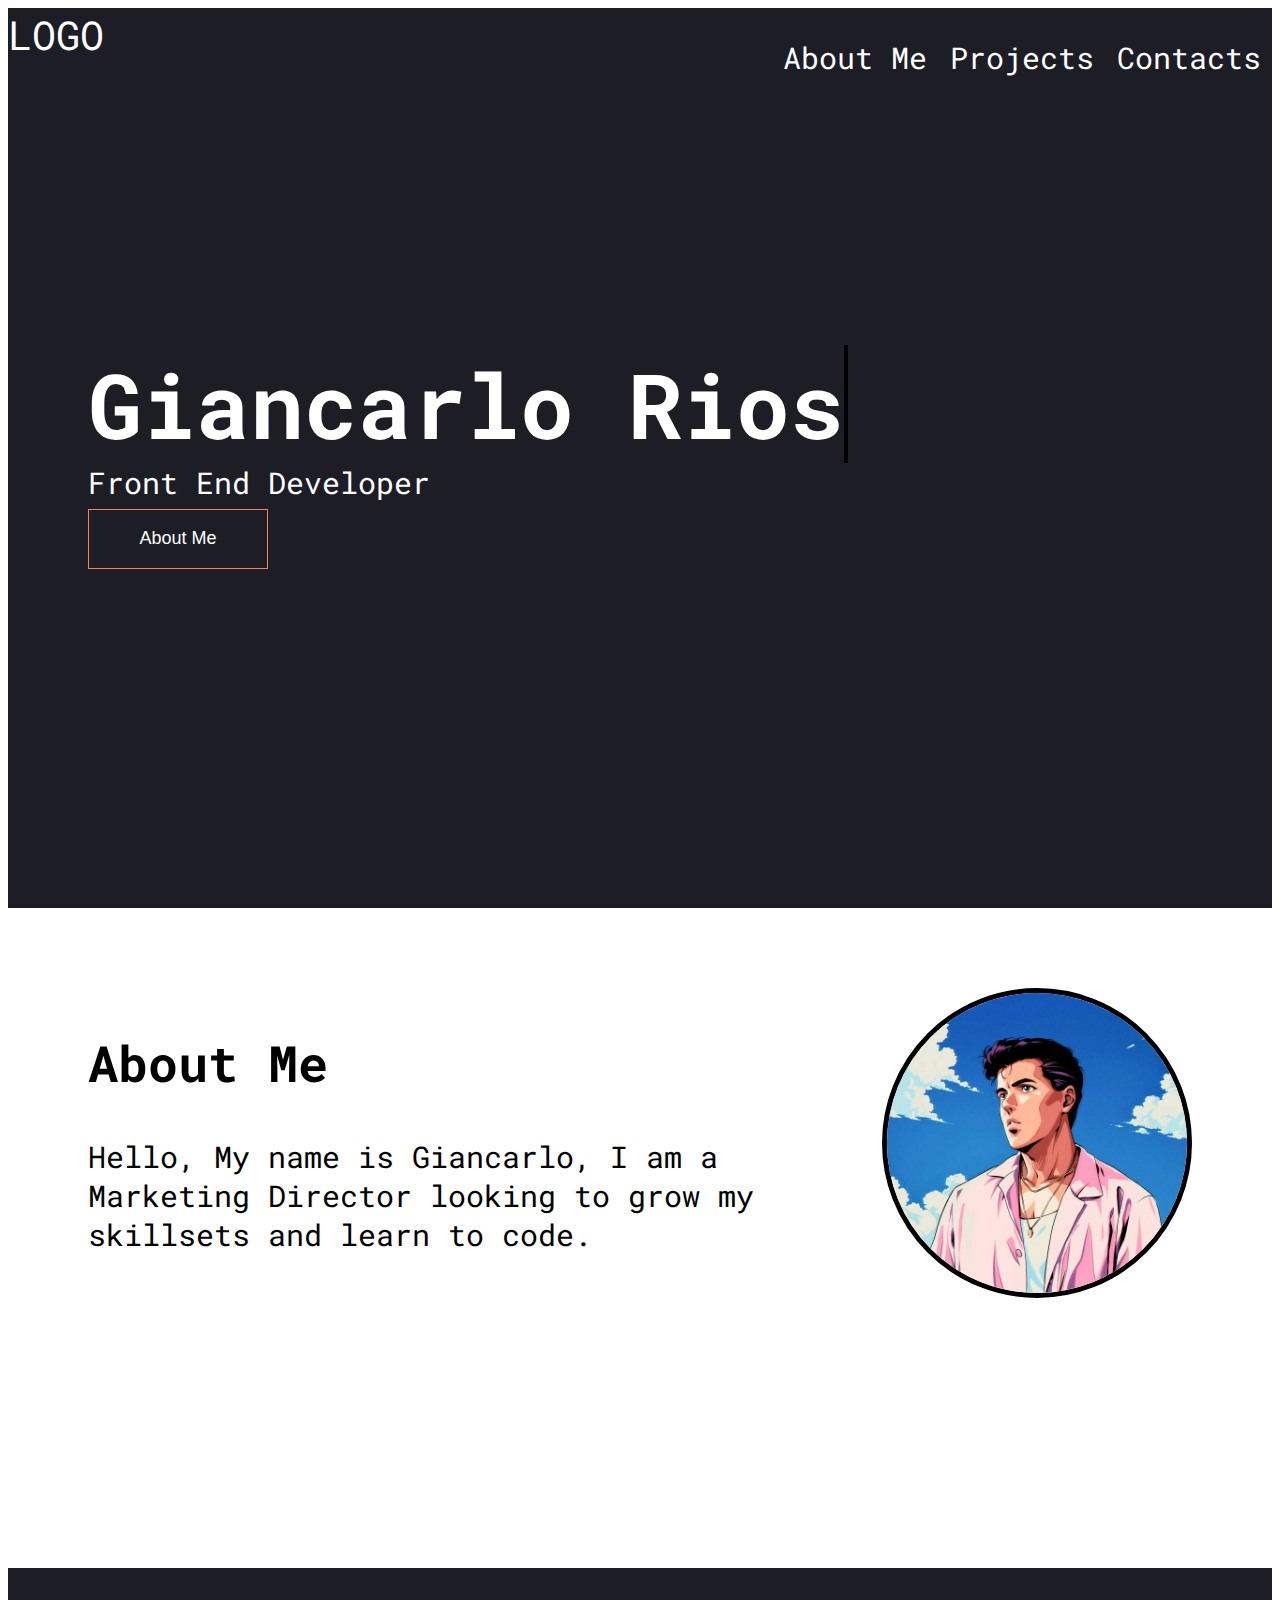
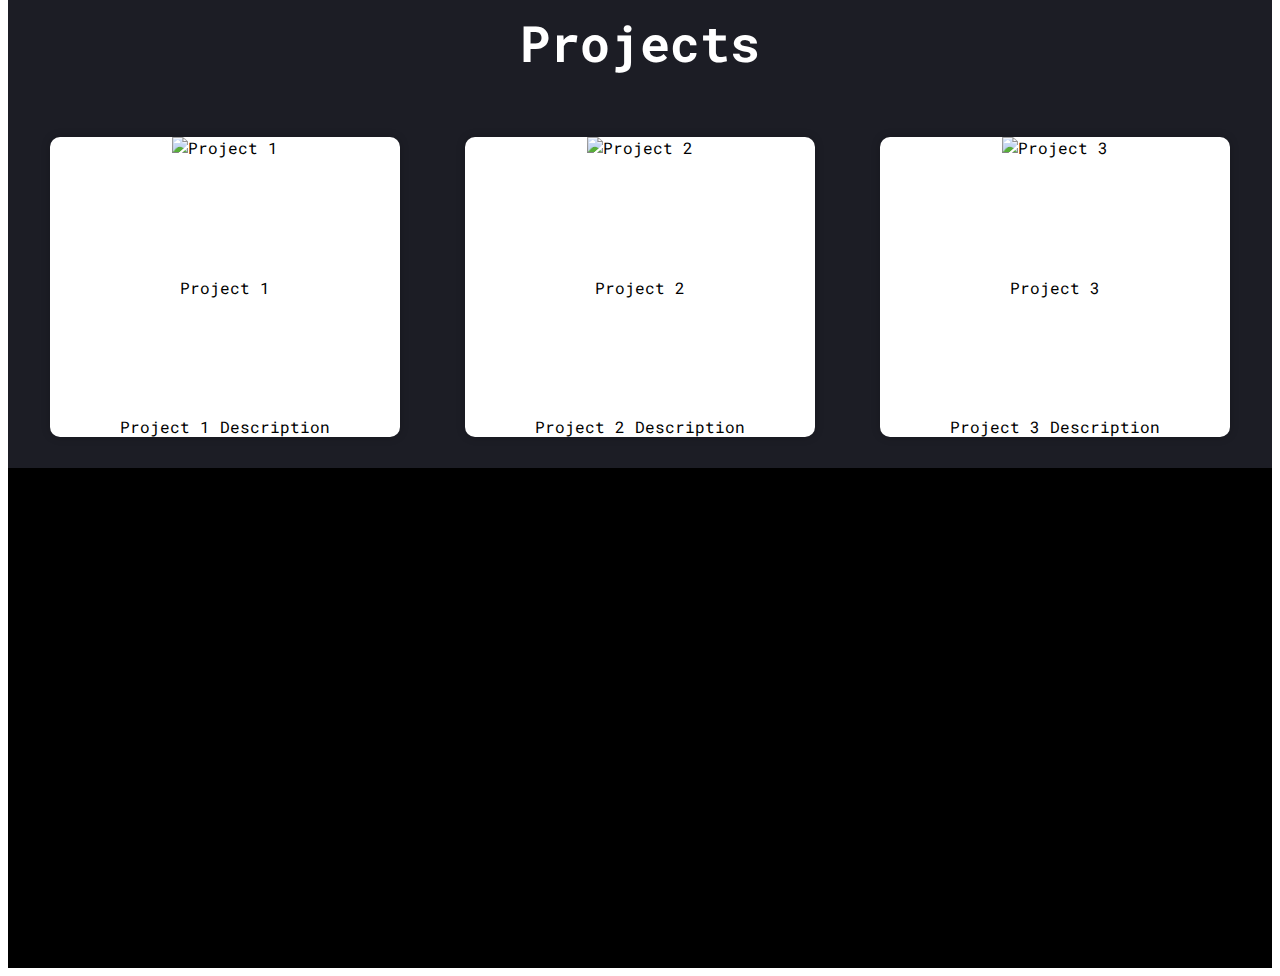
==== index.html @ c5796402 "new file:   .DS_Store new file:   style.css renamed:    src/app.js -> app.js renamed:    src/images/" ====
<!DOCTYPE html>

<html>
  <head>
    <title>Portfolio</title>
    <link rel="stylesheet" href="styles.css">
    <link rel="preconnect" href="https://fonts.googleapis.com">
<link rel="preconnect" href="https://fonts.gstatic.com" crossorigin>
<link href="https://fonts.googleapis.com/css2?family=Roboto+Mono:wght@300;400;600;700&display=swap" rel="stylesheet">
  </head>
  <body>
    <section class="hero">
      <nav>
        <div>LOGO</div>
        <ul>
          <li><a href="">About Me</a></li>
          <li><a href="">Projects</a></li>
          <li><a href="">Contacts</a></li>
        </ul>
      </nav>
      <div class="hero-area">
        <div class="hero-text">
          <div class="typewriter">
          <h1 class="type-text">Giancarlo Rios</h1>
          </div>
          <p>Front End Developer</p>
          <div class="container">
            <div class="center">
              <button class="btn">
                <span>About Me</span>
                  <svg width="180px" height="60px" viewBox="0 0 180 60" class="border">
                      <polyline points="179,1 179,59 1,59 1,1 179,1" class="bg-line" />
                      <polyline points="179,1 179,59 1,59 1,1 179,1" class="hl-line" />
                  </svg>
              </button>
            </div>
          </div>
       </div>
       <div class="socials">
          <div><a href="https://twitter.com/GianTheRios" class="social">
              <svg xmlns="http://www.w3.org/2000/svg" fill="#ffffff" width="24" height="24" viewBox="0 0 24 24"><path d="M24 4.557c-.883.392-1.832.656-2.828.775 1.017-.609 1.798-1.574 2.165-2.724-.951.564-2.005.974-3.127 1.195-.897-.957-2.178-1.555-3.594-1.555-3.179 0-5.515 2.966-4.797 6.045-4.091-.205-7.719-2.165-10.148-5.144-1.29 2.213-.669 5.108 1.523 6.574-.806-.026-1.566-.247-2.229-.616-.054 2.281 1.581 4.415 3.949 4.89-.693.188-1.452.232-2.224.084.626 1.956 2.444 3.379 4.6 3.419-2.07 1.623-4.678 2.348-7.29 2.04 2.179 1.397 4.768 2.212 7.548 2.212 9.142 0 14.307-7.721 13.995-14.646.962-.695 1.797-1.562 2.457-2.549z"/></svg>
          </a></div>
          <div><a href="https://github.com/GianTheRios" class="social">
              <svg xmlns="http://www.w3.org/2000/svg" fill="#ffffff" width="24" height="24" viewBox="0 0 24 24"><path d="M12 0c-6.626 0-12 5.373-12 12 0 5.302 3.438 9.8 8.207 11.387.599.111.793-.261.793-.577v-2.234c-3.338.726-4.033-1.416-4.033-1.416-.546-1.387-1.333-1.756-1.333-1.756-1.089-.745.083-.729.083-.729 1.205.084 1.839 1.237 1.839 1.237 1.07 1.834 2.807 1.304 3.492.997.107-.775.418-1.305.762-1.604-2.665-.305-5.467-1.334-5.467-5.931 0-1.311.469-2.381 1.236-3.221-.124-.303-.535-1.524.117-3.176 0 0 1.008-.322 3.301 1.23.957-.266 1.983-.399 3.003-.404 1.02.005 2.047.138 3.006.404 2.291-1.552 3.297-1.23 3.297-1.23.653 1.653.242 2.874.118 3.176.77.84 1.235 1.911 1.235 3.221 0 4.609-2.807 5.624-5.479 5.921.43.372.823 1.102.823 2.222v3.293c0 .319.192.694.801.576 4.765-1.589 8.199-6.086 8.199-11.386 0-6.627-5.373-12-12-12z"/></svg>
          </a></div>
          <div><a href="https://www.linkedin.com/in/giancarlo-rios-4b4883123/" class="social">
              <svg xmlns="http://www.w3.org/2000/svg" fill ="#ffffff" width="24" height="24" viewBox="0 0 24 24"><path d="M4.98 3.5c0 1.381-1.11 2.5-2.48 2.5s-2.48-1.119-2.48-2.5c0-1.38 1.11-2.5 2.48-2.5s2.48 1.12 2.48 2.5zm.02 4.5h-5v16h5v-16zm7.982 0h-4.968v16h4.969v-8.399c0-4.67 6.029-5.052 6.029 0v8.399h4.988v-10.131c0-7.88-8.922-7.593-11.018-3.714v-2.155z"/></svg>
          </a></div>
       </div>
    </div>

    </section>
    <section class="sub-section">
        <div class="information">
            <h2>About Me</h2>
            <p>Hello, My name is Giancarlo, I am a Marketing Director looking to grow my skillsets and learn to code.</p>
        </div>
        <img class="headshot" src="/images/ruto_2.png" alt="Giancarlo Rios Headshot">
    </section>
    <section class="proj-section">
        <div class="projects">
            <div class="proj-title"><h2>Projects</h2></div>
            <div class="proj-container">
                <div class="proj-card">
                    <img src="/images/Project_1.png" alt="Project 1">
                    <div>Project 1</div>
                    <div>Project 1 Description</div>
                </div>
                <div class="proj-card">
                    <img src="/images/Project_2.png" alt="Project 2">
                    <div>Project 2</div>
                    <div>Project 2 Description</div>
                </div>
                <div class="proj-card">
                    <img src="/images/Project_3.png" alt="Project 3">
                    <div>Project 3</div>
                    <div>Project 3 Description</div>
                </div>
            </div>
        </div>
    </section>
    <footer></footer>
    
    <script src="app.js"></script>
  </body>
</html>
---- styles.css ----
body {
  font-family: 'Roboto Mono', monospace, sans-serif;
}

section {
  height: 500px;
  background-color: white;
  border: solid black px;
}

.hero {
  background-color: #1c1d25;
  height: 100vh;
  color: white;
  font-size: 40px;
}

.typewriter, .typed-text {
  font-family: 'Roboto Mono', monospace, sans-serif;
  overflow: hidden;
  border-right: .1em solid black;
  white-space: nowrap;
  margin: 0 auto;
  animation: typing 2s steps(22, end), blink-caret 1s step-end infinite;
}

@keyframes typing {
  from { width: 0 }
  to { width: 100% }
}

@keyframes blink-caret {
  from, to { border-color: transparent }
  50% { border-color: coral; }
}

footer {
  height: 500px;


  background-color: black;
}

nav {
  display: flex;
  justify-content: space-between;
}

ul {
  display: flex;
  list-style-type: none;
  width: 500px;
  justify-content: space-around;
  font-size: 30px;
 
}

li {
  /*width: 200px; */ 
  color: white; 
}

nav , a {
  text-decoration: none;
  color: white;
}

h1 {
  font-size: 90px;
  margin: 0;
}

h2 {
  font-size: 50px;
}

p {
  margin: 0;
  font-size: 30px;
  font-weight: 100px;
}

.hero-area {
  display: flex;
  height: 100%;
  justify-content: space-between;
  align-items: center;
}

.hero-text {
  margin-left: 80px;
  margin-bottom: 200px;
}

.btn {
  width: 180px;
  height: 60px;
  cursor: pointer;
  background: transparent;
  border: 1px solid coral;
  outline: none;
  transition: 1s ease-in-out;
}

svg {
  position: absolute;
  left: 0;
  top: 0;
  fill: none;
  stroke: #fff;
  stroke-dasharray: 150 480;
  stroke-dashoffset: 150;
  transition: 1s ease-in-out;
} 

/* .border {
  width: 180px;
  height: 60px;
  position: absolute;
  left: 0;
  top: 0;
  border: 1px solid coral;
  transition: 1s ease-in-out;
} */

.btn:hover {
  transition: 1s ease-in-out;
  background: coral;
}

/* .btn:hover svg {
  stroke-dashoffset: -480;
} */

.btn span {
  color: white;
  font-size: 18px;
  font-weight: 100;
}


/* .button {
  width: 200px;
  height: 50px;
  border-radius: 30px;
  background-color: coral;
  text-align: center;
  font-size: 30px;
  font-weight: 300;
  padding-top: 5px;
  margin-top: 20px;
  cursor: pointer;
} */

/* .button:hover {
  background-color: #ef744b;
}

.button:active {
  background-color: darkgray;
  color: #808080;
} */

.socials {
  padding-bottom: 200px;
  
}

/* .logo goes here */

.social {
  margin: 10px ;
  ;
  
}

.sub-section {
  height: 500px;
  display: flex;
  justify-content: space-around;
  padding: 80px;
}

img.headshot:hover{
  transform: rotate3d(0, 1, 0, 360deg);
  transition: 2s;

}

.headshot {
  width: 600px;
  height: 300px;
  border-radius: 50%;
  border: solid black 5px;
  /* transform: rotate(360deg) */
}

.proj-title {
  display: flex;
  justify-content: center;
  align-items: center;
  color: white;
}

.proj-section, .projects {
  height: 500px;
  background-color: #1c1d25;
  font: white;

}

.proj-container {
  display: flex;
  justify-content: space-around;
  padding: 10px;
  margin: 0px;
}

.proj-card {
  width: 350px;
  height: 300px;
  background-color: white;
  border-radius: 10px;
  box-shadow: 0 0 10px 0 rgba(0, 0, 0, 0.2);
  transition: 0.3s;
  margin: 10px;
  display: flex;
  flex-direction: column;
  justify-content: space-between;
  align-items: center;
}

.proj-card:hover {
  box-shadow: 0 0 20px 0 rgba(0, 0, 0, 0.2);
  transform: scale(1.1);
  transition: 0.3s;
}
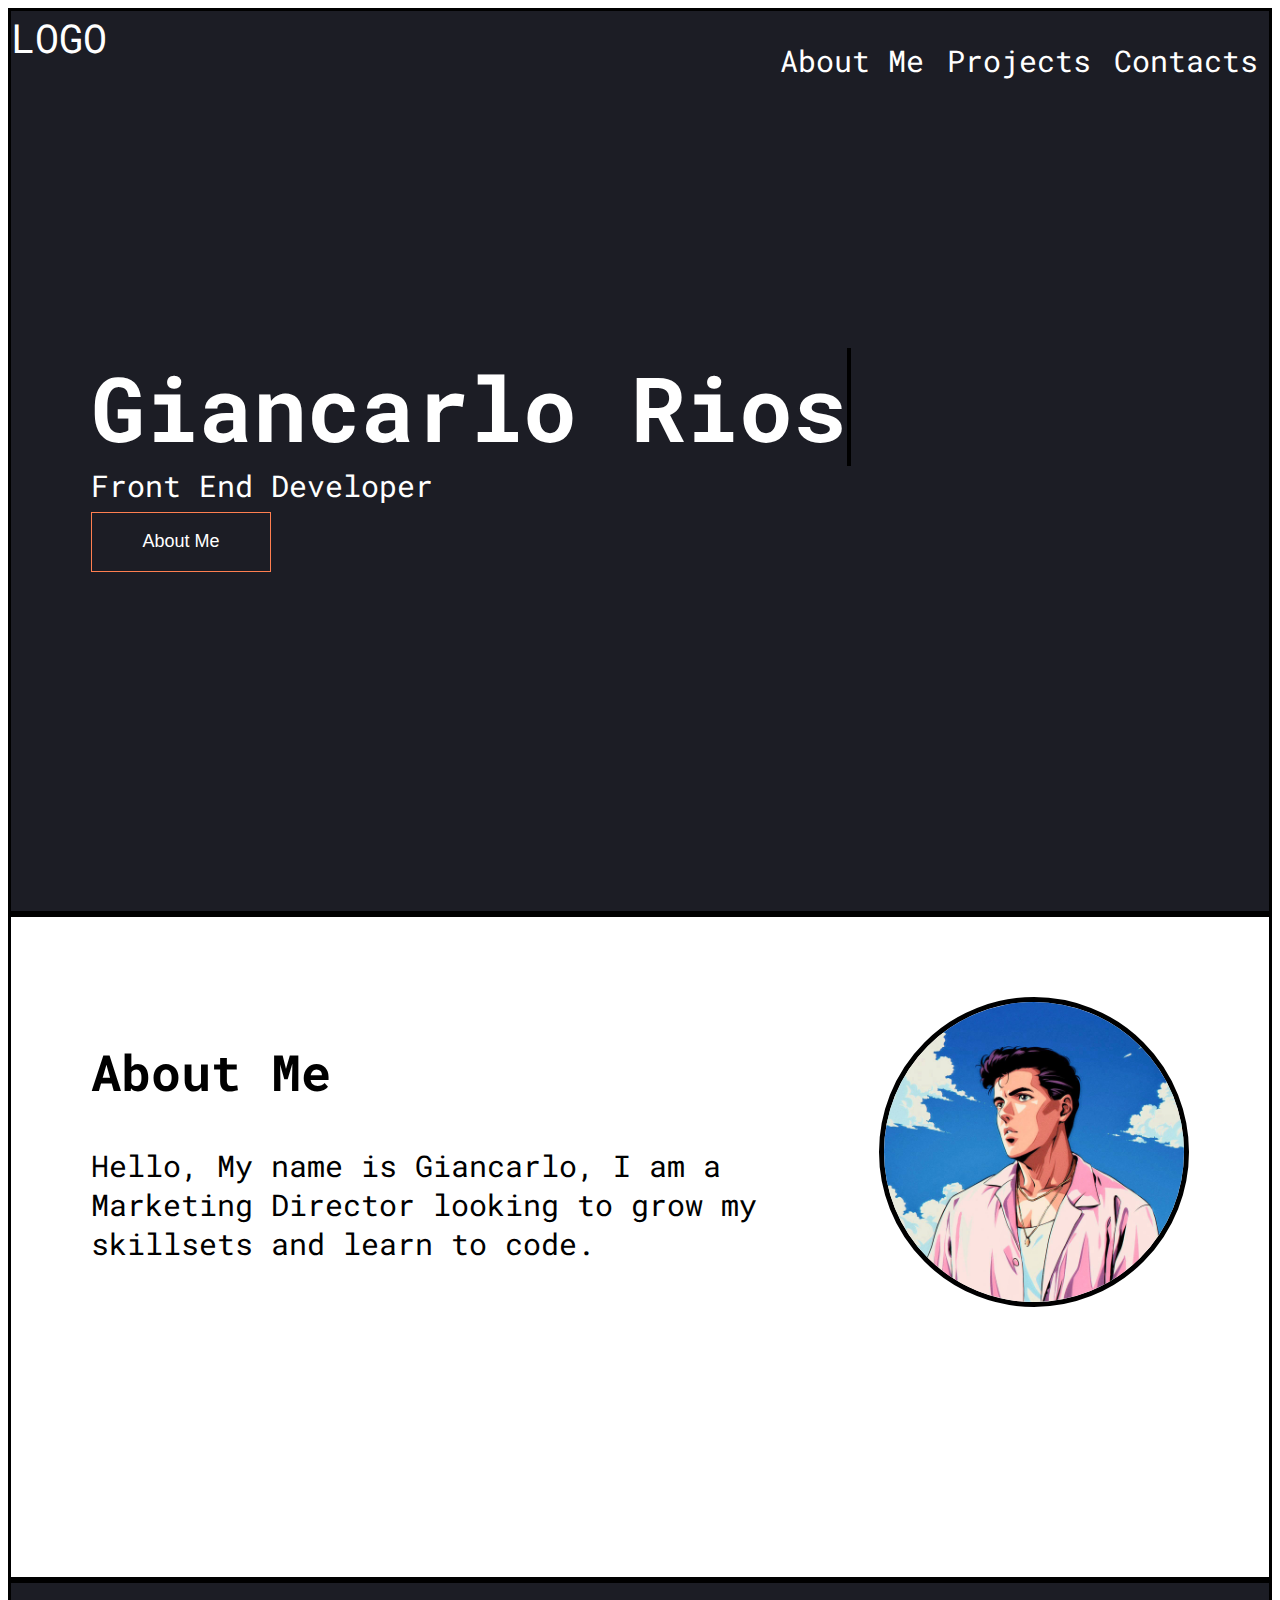
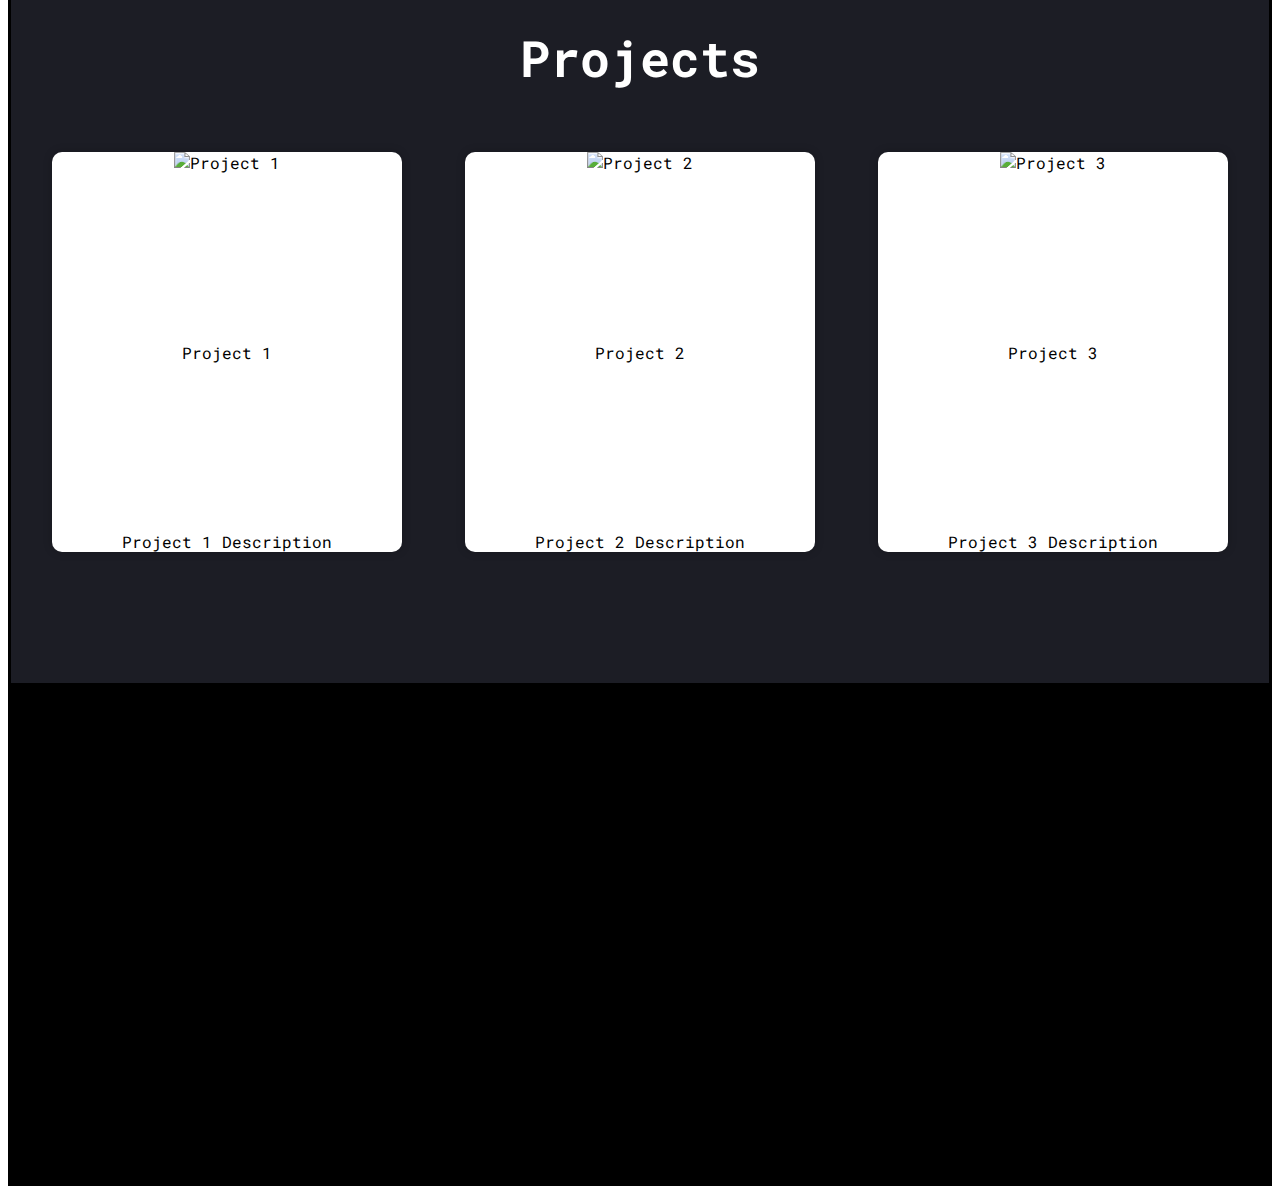
==== commit ceb09384: "modified:   .DS_Store modified:   index.html modified:   styles.css" ====
--- a/index.html
+++ b/index.html
@@ -13,8 +13,8 @@
       <nav>
         <div>LOGO</div>
         <ul>
-          <li><a href="">About Me</a></li>
-          <li><a href="">Projects</a></li>
+          <li><a href="#sub-section">About Me</a></li>
+          <li><a href="#proj-section">Projects</a></li>
           <li><a href="">Contacts</a></li>
         </ul>
       </nav>
@@ -50,14 +50,14 @@
     </div>
 
     </section>
-    <section class="sub-section">
+    <section class="sub-section" id="sub-section">
         <div class="information">
             <h2>About Me</h2>
             <p>Hello, My name is Giancarlo, I am a Marketing Director looking to grow my skillsets and learn to code.</p>
         </div>
         <img class="headshot" src="/images/ruto_2.png" alt="Giancarlo Rios Headshot">
     </section>
-    <section class="proj-section">
+    <section class="proj-section" id="proj-section">
         <div class="projects">
             <div class="proj-title"><h2>Projects</h2></div>
             <div class="proj-container">
--- a/styles.css
+++ b/styles.css
@@ -1,3 +1,7 @@
+html, body {
+  scroll-behavior: smooth;
+}
+
 body {
   font-family: 'Roboto Mono', monospace, sans-serif;
 }
@@ -5,7 +9,7 @@
 section {
   height: 500px;
   background-color: white;
-  border: solid black px;
+  border: solid black;
 }
 
 .hero {
@@ -203,7 +207,7 @@
 }
 
 .proj-section, .projects {
-  height: 500px;
+  height: 700px;
   background-color: #1c1d25;
   font: white;
 
@@ -218,7 +222,7 @@
 
 .proj-card {
   width: 350px;
-  height: 300px;
+  height: 400px;
   background-color: white;
   border-radius: 10px;
   box-shadow: 0 0 10px 0 rgba(0, 0, 0, 0.2);
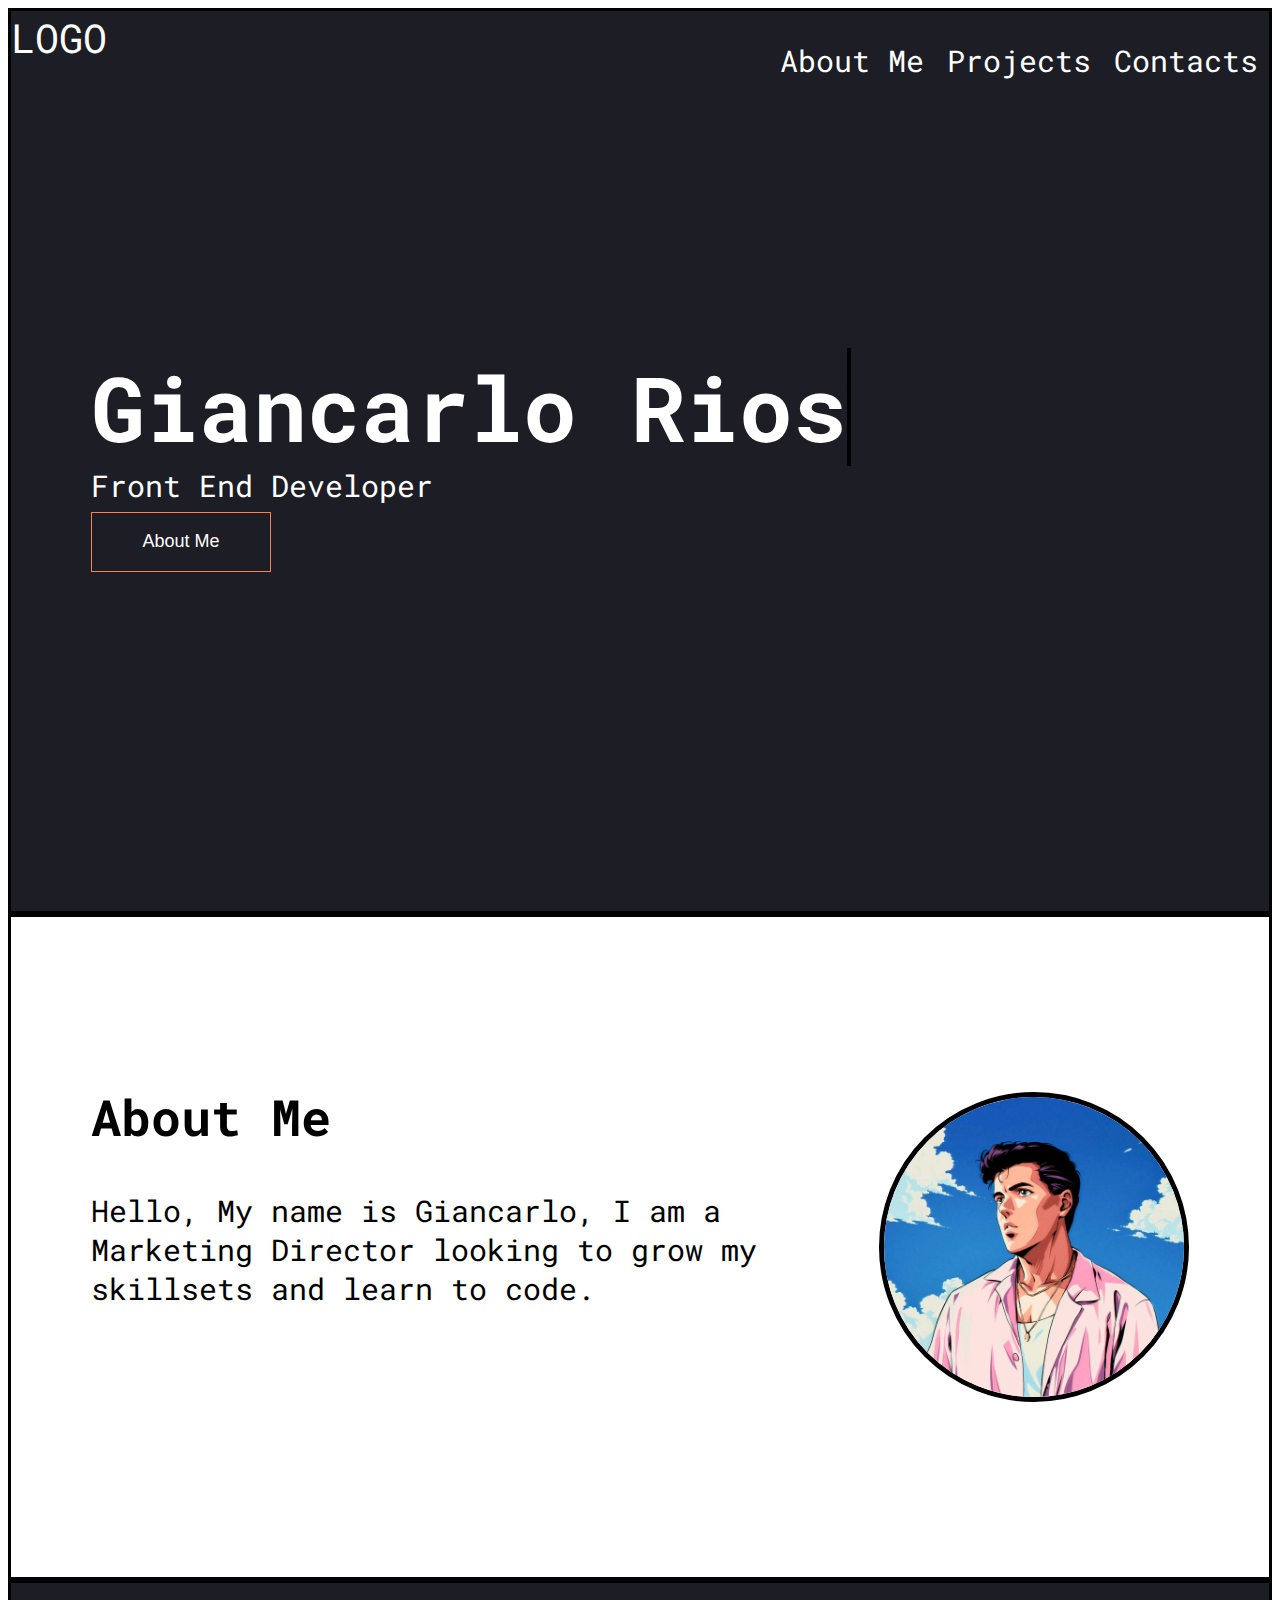
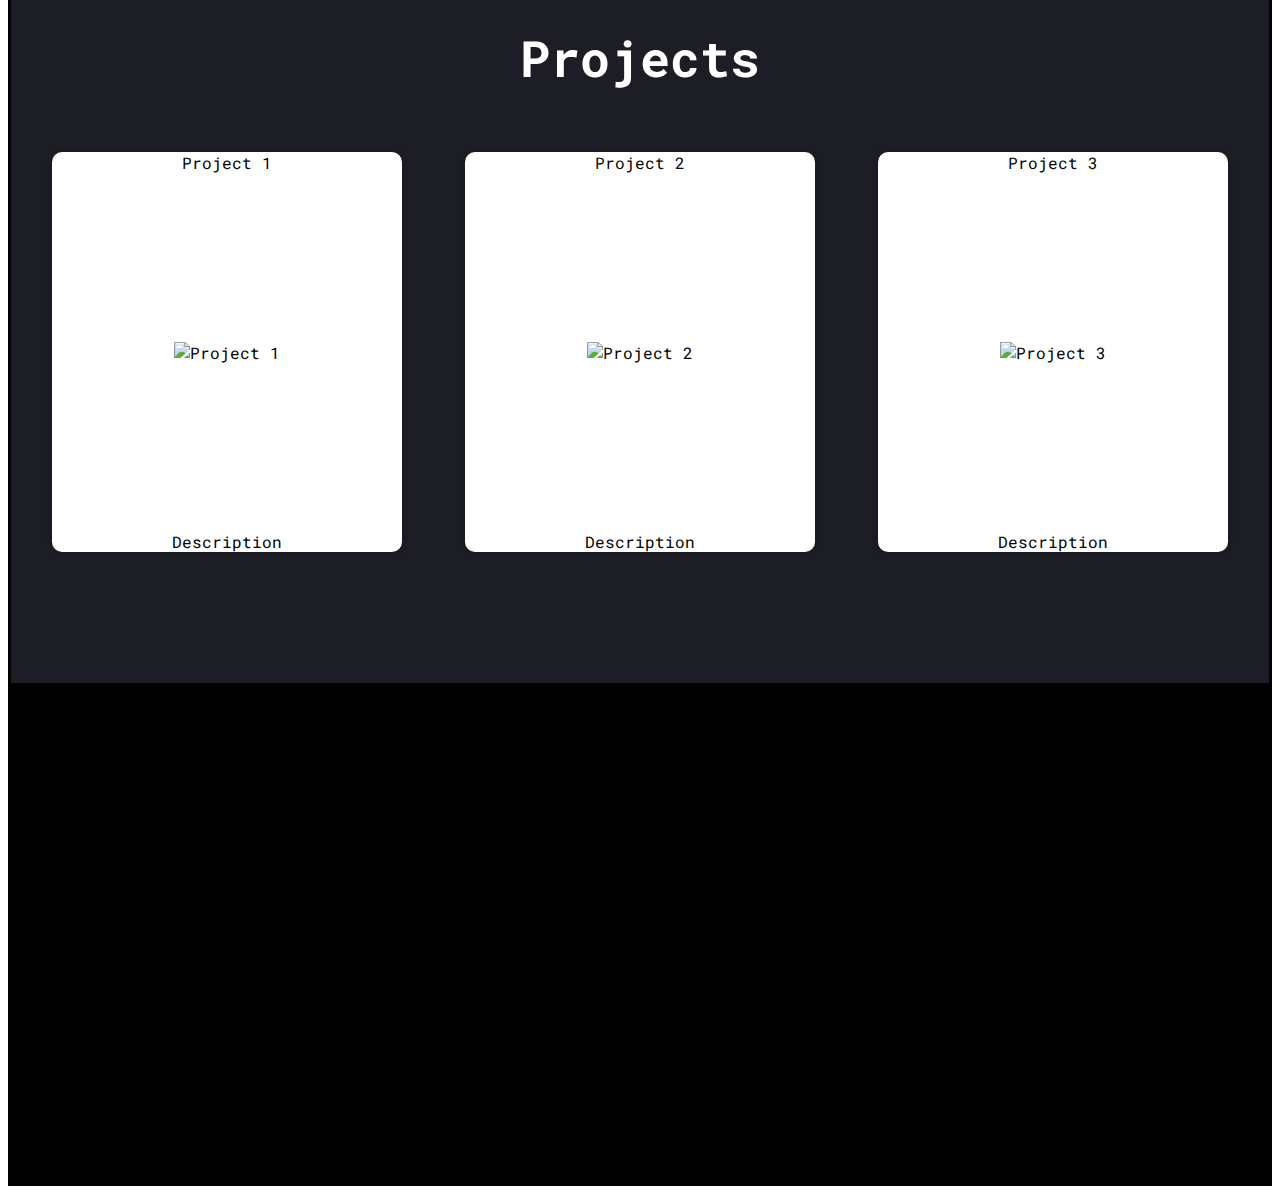
==== commit 097d9e3c: "modified:   index.html modified:   styles.css" ====
--- a/index.html
+++ b/index.html
@@ -62,19 +62,19 @@
             <div class="proj-title"><h2>Projects</h2></div>
             <div class="proj-container">
                 <div class="proj-card">
+                    <div class="proj">Project 1</div>
                     <img src="/images/Project_1.png" alt="Project 1">
-                    <div>Project 1</div>
-                    <div>Project 1 Description</div>
+                    <div>Description</div>
                 </div>
                 <div class="proj-card">
+                    <div class="proj">Project 2</div>
                     <img src="/images/Project_2.png" alt="Project 2">
-                    <div>Project 2</div>
-                    <div>Project 2 Description</div>
+                    <div>Description</div>
                 </div>
                 <div class="proj-card">
+                    <div class="proj">Project 3</div>
                     <img src="/images/Project_3.png" alt="Project 3">
-                    <div>Project 3</div>
-                    <div>Project 3 Description</div>
+                    <div>Description</div>
                 </div>
             </div>
         </div>
--- a/styles.css
+++ b/styles.css
@@ -72,6 +72,12 @@
 h1 {
   font-size: 90px;
   margin: 0;
+}
+
+.information {
+  margin-top: 90px;
+  height: 500px;
+  color: black;
 }
 
 h2 {
@@ -132,11 +138,11 @@
   background: coral;
 }
 
-/* .btn:hover svg {
+.btn:hover svg {
   stroke-dashoffset: -480;
-} */
-
-.btn span {
+}
+
+.btn span, svg {
   color: white;
   font-size: 18px;
   font-weight: 100;
@@ -174,7 +180,6 @@
 
 .social {
   margin: 10px ;
-  ;
   
 }
 
@@ -183,6 +188,7 @@
   display: flex;
   justify-content: space-around;
   padding: 80px;
+  align-items: center;
 }
 
 img.headshot:hover{
@@ -196,7 +202,6 @@
   height: 300px;
   border-radius: 50%;
   border: solid black 5px;
-  /* transform: rotate(360deg) */
 }
 
 .proj-title {
@@ -241,4 +246,3 @@
 }
 
 
-
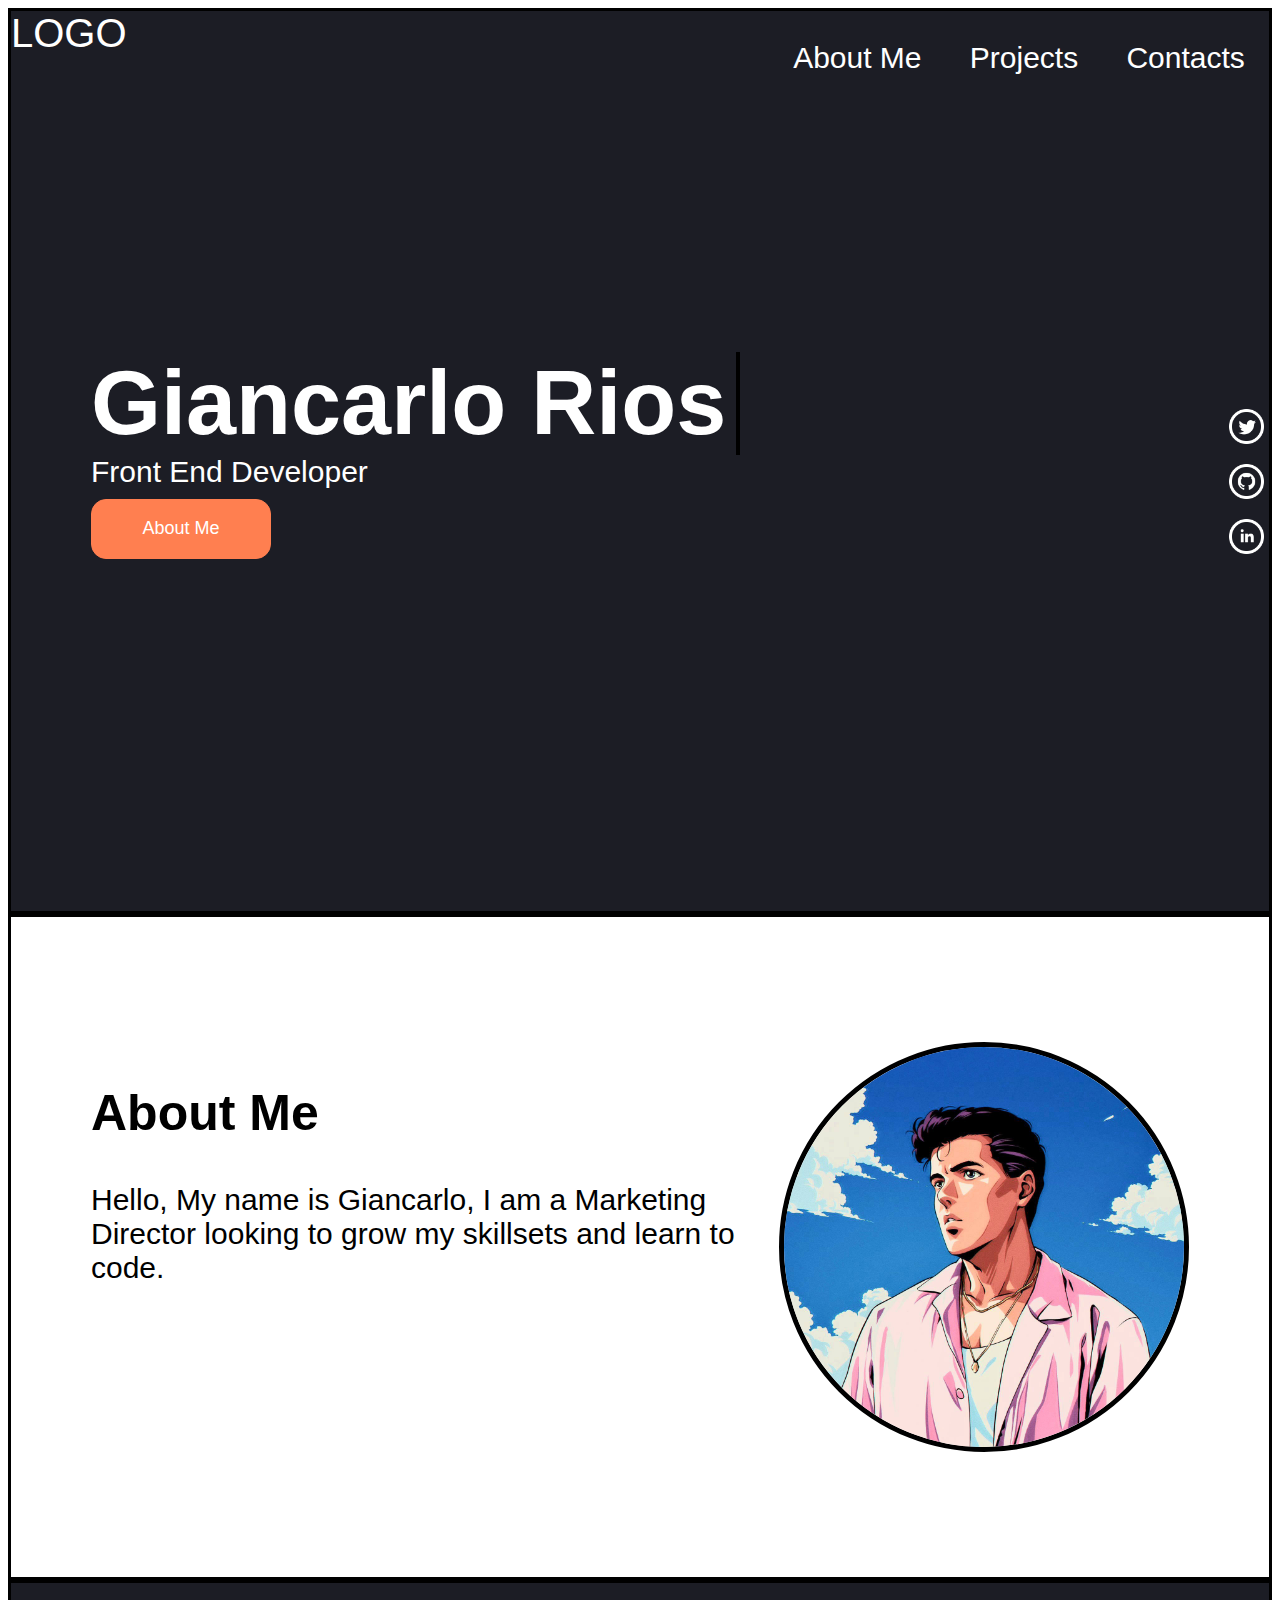
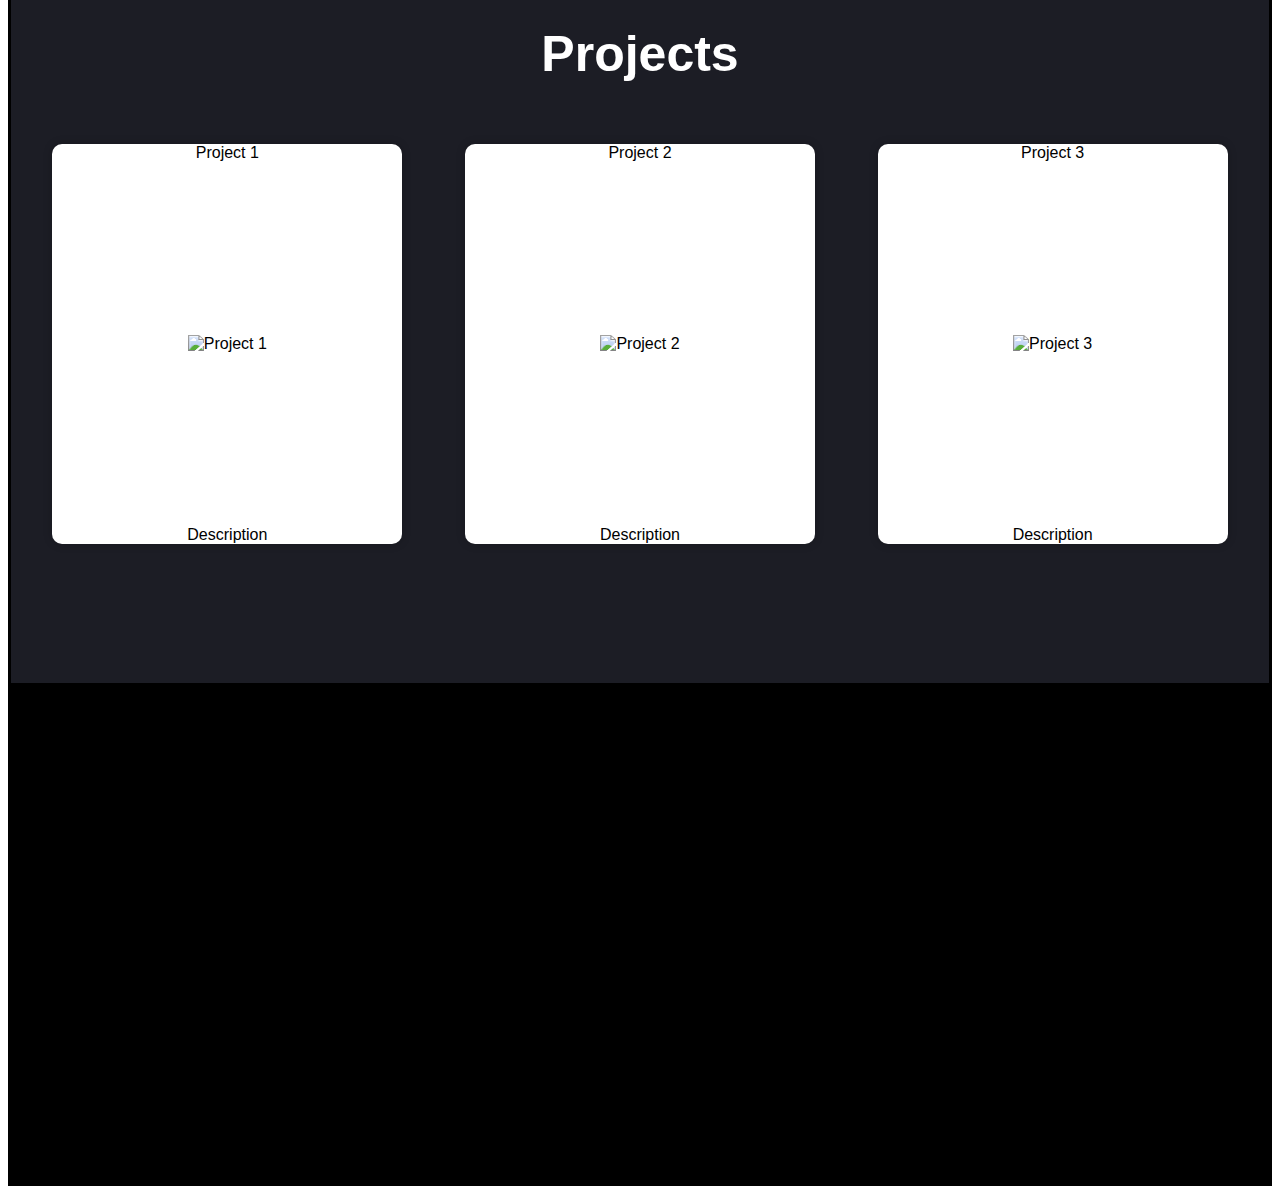
==== commit 767ae360: "added social svgs" ====
--- a/index.html
+++ b/index.html
@@ -5,8 +5,9 @@
     <title>Portfolio</title>
     <link rel="stylesheet" href="styles.css">
     <link rel="preconnect" href="https://fonts.googleapis.com">
-<link rel="preconnect" href="https://fonts.gstatic.com" crossorigin>
-<link href="https://fonts.googleapis.com/css2?family=Roboto+Mono:wght@300;400;600;700&display=swap" rel="stylesheet">
+    <link rel="preconnect" href="https://fonts.gstatic.com" crossorigin>
+    <link href="https://fonts.googleapis.com/css2?family=Poppins+Mono:wght@300;400;600;700&display=swap" rel="stylesheet">
+    <link href="https://www.w3.org/2000/svg" rel="stylesheet">
   </head>
   <body>
     <section class="hero">
@@ -18,6 +19,8 @@
           <li><a href="">Contacts</a></li>
         </ul>
       </nav>
+
+      <!-- Hero Section -->
       <div class="hero-area">
         <div class="hero-text">
           <div class="typewriter">
@@ -38,18 +41,20 @@
        </div>
        <div class="socials">
           <div><a href="https://twitter.com/GianTheRios" class="social">
-              <svg xmlns="http://www.w3.org/2000/svg" fill="#ffffff" width="24" height="24" viewBox="0 0 24 24"><path d="M24 4.557c-.883.392-1.832.656-2.828.775 1.017-.609 1.798-1.574 2.165-2.724-.951.564-2.005.974-3.127 1.195-.897-.957-2.178-1.555-3.594-1.555-3.179 0-5.515 2.966-4.797 6.045-4.091-.205-7.719-2.165-10.148-5.144-1.29 2.213-.669 5.108 1.523 6.574-.806-.026-1.566-.247-2.229-.616-.054 2.281 1.581 4.415 3.949 4.89-.693.188-1.452.232-2.224.084.626 1.956 2.444 3.379 4.6 3.419-2.07 1.623-4.678 2.348-7.29 2.04 2.179 1.397 4.768 2.212 7.548 2.212 9.142 0 14.307-7.721 13.995-14.646.962-.695 1.797-1.562 2.457-2.549z"/></svg>
+              <img src="/images/twitter.png" height="35" width="35" alt="Twitter Logo">
           </a></div>
           <div><a href="https://github.com/GianTheRios" class="social">
-              <svg xmlns="http://www.w3.org/2000/svg" fill="#ffffff" width="24" height="24" viewBox="0 0 24 24"><path d="M12 0c-6.626 0-12 5.373-12 12 0 5.302 3.438 9.8 8.207 11.387.599.111.793-.261.793-.577v-2.234c-3.338.726-4.033-1.416-4.033-1.416-.546-1.387-1.333-1.756-1.333-1.756-1.089-.745.083-.729.083-.729 1.205.084 1.839 1.237 1.839 1.237 1.07 1.834 2.807 1.304 3.492.997.107-.775.418-1.305.762-1.604-2.665-.305-5.467-1.334-5.467-5.931 0-1.311.469-2.381 1.236-3.221-.124-.303-.535-1.524.117-3.176 0 0 1.008-.322 3.301 1.23.957-.266 1.983-.399 3.003-.404 1.02.005 2.047.138 3.006.404 2.291-1.552 3.297-1.23 3.297-1.23.653 1.653.242 2.874.118 3.176.77.84 1.235 1.911 1.235 3.221 0 4.609-2.807 5.624-5.479 5.921.43.372.823 1.102.823 2.222v3.293c0 .319.192.694.801.576 4.765-1.589 8.199-6.086 8.199-11.386 0-6.627-5.373-12-12-12z"/></svg>
+              <img src="/images/github.png" height="35" width="35" alt="Github Logo">
           </a></div>
           <div><a href="https://www.linkedin.com/in/giancarlo-rios-4b4883123/" class="social">
-              <svg xmlns="http://www.w3.org/2000/svg" fill ="#ffffff" width="24" height="24" viewBox="0 0 24 24"><path d="M4.98 3.5c0 1.381-1.11 2.5-2.48 2.5s-2.48-1.119-2.48-2.5c0-1.38 1.11-2.5 2.48-2.5s2.48 1.12 2.48 2.5zm.02 4.5h-5v16h5v-16zm7.982 0h-4.968v16h4.969v-8.399c0-4.67 6.029-5.052 6.029 0v8.399h4.988v-10.131c0-7.88-8.922-7.593-11.018-3.714v-2.155z"/></svg>
+              <img src="/images/linkedin.png" height="35" width="35" alt="LinkedIn Logo">
           </a></div>
        </div>
     </div>
 
     </section>
+
+    <!-- About Me Section -->
     <section class="sub-section" id="sub-section">
         <div class="information">
             <h2>About Me</h2>
@@ -57,6 +62,8 @@
         </div>
         <img class="headshot" src="/images/ruto_2.png" alt="Giancarlo Rios Headshot">
     </section>
+
+    <!-- Project Section -->
     <section class="proj-section" id="proj-section">
         <div class="projects">
             <div class="proj-title"><h2>Projects</h2></div>
@@ -79,6 +86,8 @@
             </div>
         </div>
     </section>
+
+    <!-- Footer Section -->
     <footer></footer>
     
     <script src="app.js"></script>
--- a/styles.css
+++ b/styles.css
@@ -3,7 +3,7 @@
 }
 
 body {
-  font-family: 'Roboto Mono', monospace, sans-serif;
+  font-family: 'Poppins', sans-serif;
 }
 
 section {
@@ -20,7 +20,7 @@
 }
 
 .typewriter, .typed-text {
-  font-family: 'Roboto Mono', monospace, sans-serif;
+  font-family: 'Poppins', sans-serif;
   overflow: hidden;
   border-right: .1em solid black;
   white-space: nowrap;
@@ -72,6 +72,7 @@
 h1 {
   font-size: 90px;
   margin: 0;
+  padding-right: 10px;
 }
 
 .information {
@@ -101,6 +102,8 @@
   margin-left: 80px;
   margin-bottom: 200px;
 }
+
+/* Button start */
 
 .btn {
   width: 180px;
@@ -110,6 +113,8 @@
   border: 1px solid coral;
   outline: none;
   transition: 1s ease-in-out;
+  border-radius: 15px;
+  margin-top: 10px;
 }
 
 svg {
@@ -171,17 +176,27 @@
   color: #808080;
 } */
 
+/* Button End*/
+
 .socials {
-  padding-bottom: 200px;
+  padding-bottom: 140px;
   
 }
 
 /* .logo goes here */
 
 .social {
-  margin: 10px ;
-  
-}
+  display: inline-block;
+  justify-content: space-between;
+  margin: 5px ;
+  transition: 0.3s;
+}
+
+.social:hover {
+  transform: scale(1.5);
+  transition: 0.3s;
+}
+
 
 .sub-section {
   height: 500px;
@@ -199,7 +214,7 @@
 
 .headshot {
   width: 600px;
-  height: 300px;
+  height: 400px;
   border-radius: 50%;
   border: solid black 5px;
 }
